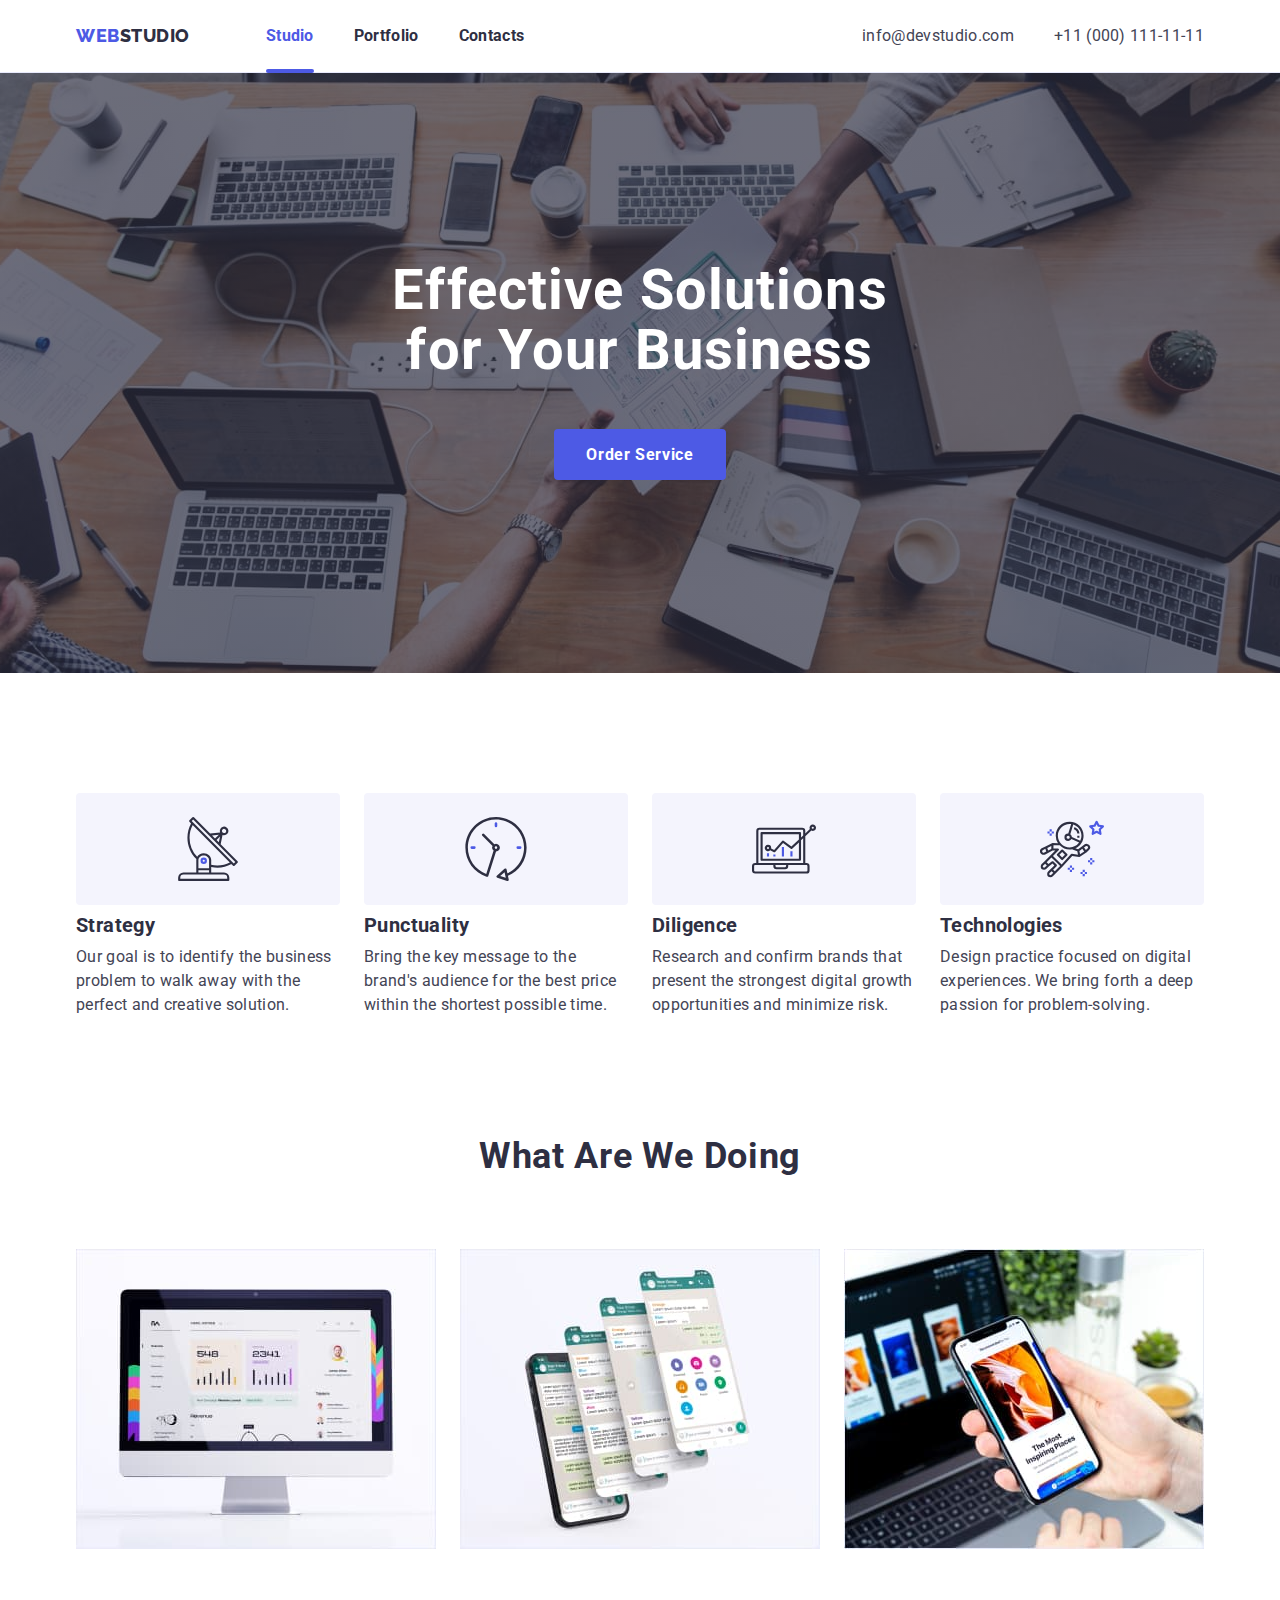
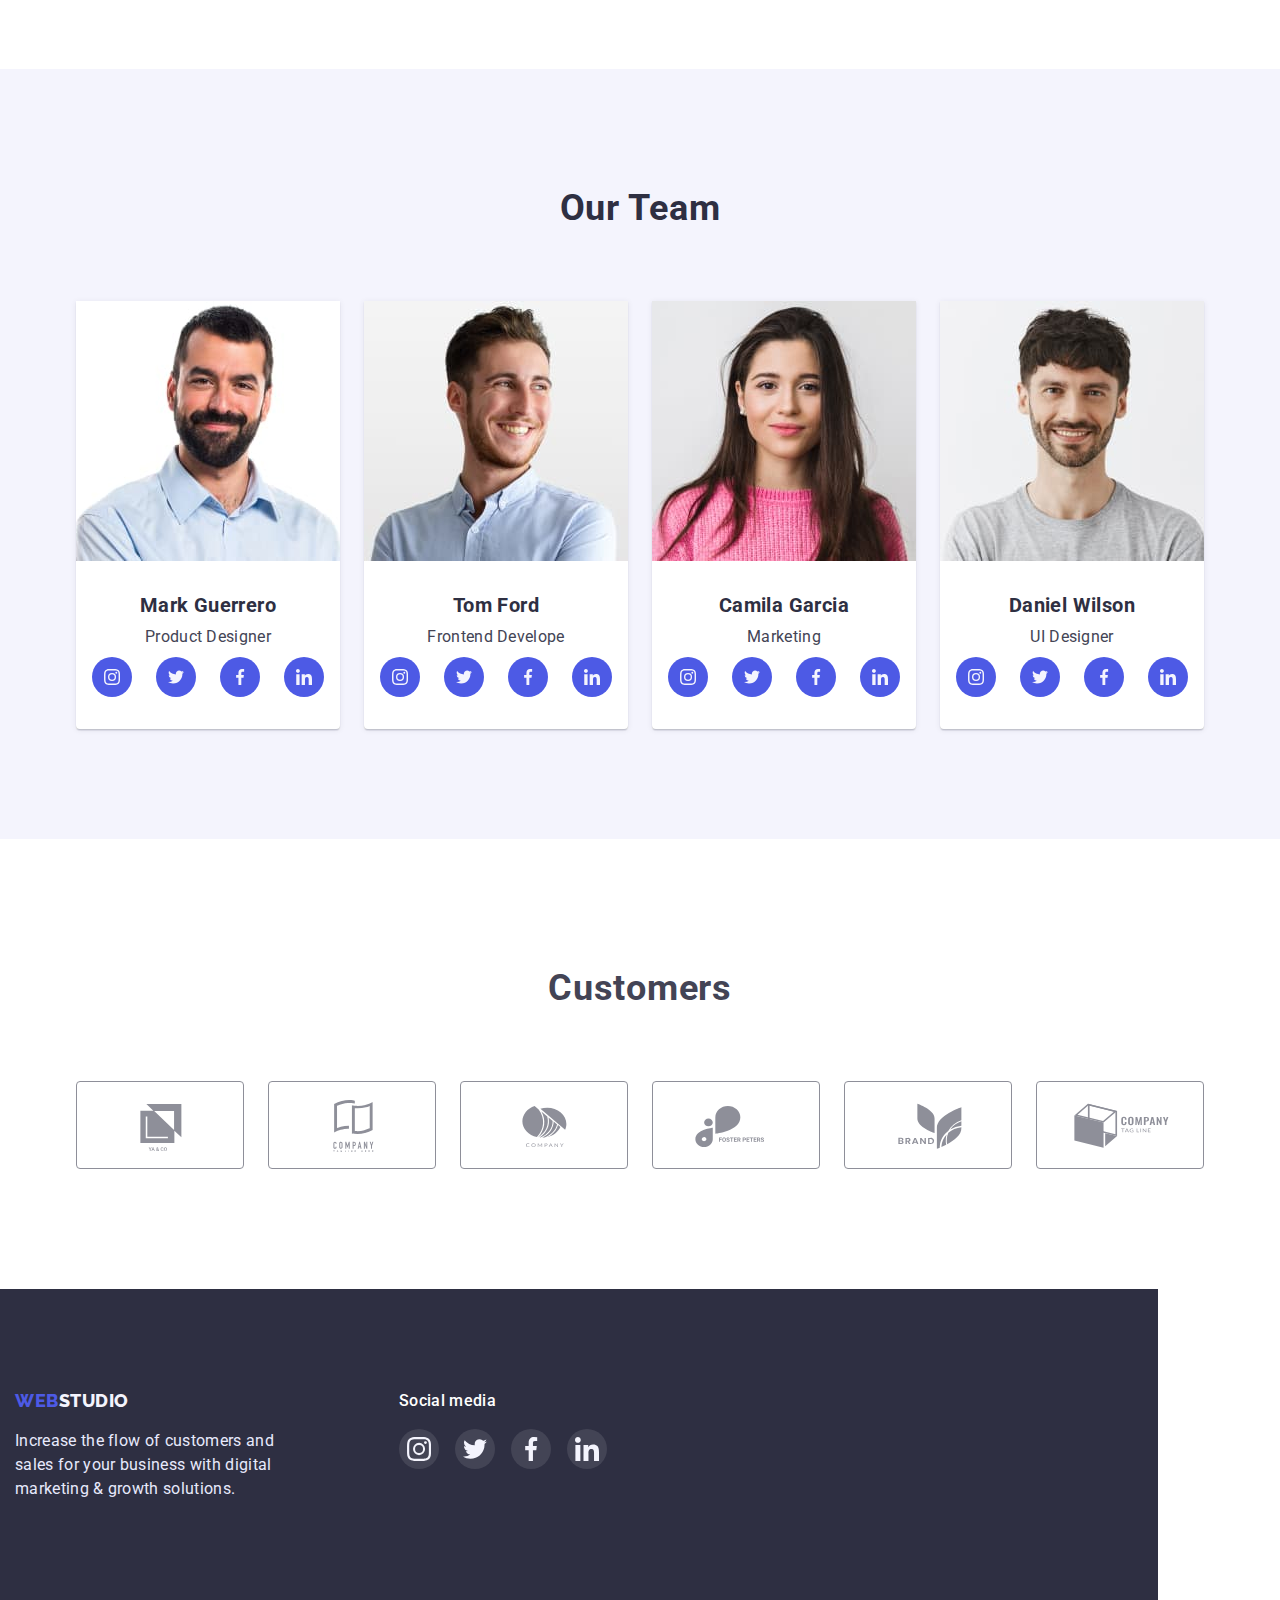
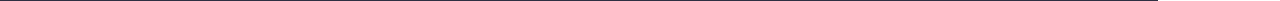
==== index.html @ 47e2fe33 "creat hw-6" ====
<!DOCTYPE html>
<html lang="en">

<head>
  <meta charset="UTF-8" />
  <meta http-equiv="X-UA-Compatible" content="IE=edge" />
  <meta name="viewport" content="width=device-width, initial-scale=1.0" />
  <title>Studio</title>
  <link rel="preconnect" href="https://fonts.googleapis.com">
  <link rel="preconnect" href="https://fonts.gstatic.com" crossorigin>
  <link href="https://fonts.googleapis.com/css2?family=Raleway:wght@800&family=Roboto:wght@400;500;700;900&display=swap"
    rel="stylesheet">
  <link rel="stylesheet" href="https://cdnjs.cloudflare.com/ajax/libs/modern-normalize/1.1.0/modern-normalize.min.css">
  <link rel="stylesheet" href="./css/styles.css">
</head>

<body>
  <!--top line-->
  <header class="page-header">
    <!-- logo+home -->
    <div class="container">
      <a href="./index.html" class="logo link">WEB<span class="logo-header">STUDIO</span></a>

      <!-- navagations -->

      <nav class="navigations">
        <ul class="navigations-list list">
          <li class="navigations-item current"><a class="navigations-item-link link" href="./index.html">Studio</a></li>
          <li class="navigations-item"><a class="navigations-item-link link" href="./portfolio.html">Portfolio</a>
          </li>
          <li class="navigations-item"><a class="navigations-item-link link" href="">Contacts</a></li>
        </ul>
      </nav>
      <!--contats-->
      <ul class="contacts list">
        <li class="contacts-item"><a class="contacts-link link" href="mailto:info@devstudio.com">info@devstudio.com</a>
        </li>
        <li class="contacts-item"><a class="contacts-link link" href="tel:+110001111111">+11 (000)
            111-11-11</a>
        </li>
      </ul>
    </div>
  </header>
  <!--Studio page-->
  <main class="studio">
    <!-- hero-->
    <section class="hero section">

      <div class="container centred">
        <h1 class="hero-title">Effective Solutions for Your Business</h1>
        <button type="button" class="hero-btn btn" data-modal-open>Order Service</button>
      </div>

    </section>

    <!--principles-->
    <section class="principles section">

      <h2 class="visually-hidden">our principles</h2> <!--h2 here hidden-->
      <div class="container">
        <ul class="principles-list list">
          <li class="principles-item">
            <div class="principles-icon-box">
              <svg class="principless-icon" width="64" height="64">
                <use href="./images/icons.svg#icon-strategy"></use>
              </svg>
            </div>
            <h3 class=" principles-item-title title">Strategy</h3>
            <p class="principles-item-text">
              Our goal is to identify the business problem to walk away with the perfect and
              creative solution.
            </p>
          </li>

          <li class="principles-item">
            <div class="principles-icon-box">
              <svg class="principless-icon" width="64" height="64">
                <use href="./images/icons.svg#icon-punctuality"></use>
              </svg>
            </div>
            <h3 class="principles-item-title title">Punctuality</h3>
            <p class="principles-item-text">
              Bring the key message to the brand's audience for the best price within the shortest
              possible time.
            </p>
          </li>

          <li class="principles-item">
            <div class="principles-icon-box">
              <svg class="principless-icon" width="64" height="64">
                <use href="./images/icons.svg#icon-diligence"></use>
              </svg>
            </div>
            <h3 class="principles-item-title title">Diligence</h3>
            <p class="principles-item-text">
              Research and confirm brands that present the strongest digital growth opportunities
              and minimize risk.
            </p>
          </li>

          <li class="principles-item">
            <div class="principles-icon-box">
              <svg class="principless-icon" width="64" height="64">
                <use href="./images/icons.svg#icon-technologies"></use>
              </svg>
            </div>
            <h3 class="principles-item-title title">Technologies</h3>
            <p class="principles-item-text">
              Design practice focused on digital experiences. We bring forth a deep passion for
              problem-solving.
            </p>
          </li>
        </ul>

      </div>
    </section>

    <!--product-->
    <section class="product section centred">

      <div class="container">

        <h2 class="product-title title">What are we doing</h2>
        <ul class="product-list list">
          <li class="product-item">
            <img class="product-img" src="./images/monitor.jpg" alt="white monitor pc" width="360" height="300" />
          </li>

          <li class="product-item">
            <img src="./images/phone.jpg" alt="phone screen layers" width="360" height="300" />
          </li>

          <li class="product-item">
            <img class="product-img" src="./images/phone-in-hand.jpg" alt="phone in hand on pc background" width="360"
              height="300" />
          </li>
        </ul>

      </div>
    </section>

    <!--team-->
    <section class="team section centred">

      <div class="container">

        <h2 class="team-title title">Our Team</h2>

        <ul class="team-list list">
          <li class="team-item">
            <div class="team-card"><img class="team-img" src="./images/mark-guerrero.jpg"
                alt="photo of men mark guerrero" width="264" height="260" />
              <div class="team-card-content">
                <h3 class="team-item-title title">Mark Guerrero</h3>
                <p class="team-item-text">Product Designer</p>
                <ul class="team-soc-list">
                  <li class="team-soc-item"><a href="" class="team-soc-link" target="_blank"
                      rel="norefferer noopener nofollow"><svg class="team-soc-icon" width="16" height="16">
                        <use href="./images/icons.svg#icon-instagram"></use>
                      </svg></a></li>
                  <li class="team-soc-item"><a href="" class="team-soc-link" target="_blank"
                      rel="norefferer noopener nofollow"><svg class="team-soc-icon" width="16" height="16">
                        <use href="./images/icons.svg#icon-twitter"></use>
                      </svg></a></li>
                  <li class="team-soc-item"><a href="" class="team-soc-link" target="_blank"
                      rel="norefferer noopener nofollow"><svg class="team-soc-icon" width="16" height="16">
                        <use href="./images/icons.svg#icon-facebook"></use>
                      </svg></a></li>
                  <li class="team-soc-item"><a href="" class="team-soc-link" target="_blank"
                      rel="norefferer noopener nofollow"><svg class="team-soc-icon" width="16" height="16">
                        <use href="./images/icons.svg#icon-linkedin"></use>
                      </svg></a></li>
                </ul>
              </div>
            </div>
          </li>

          <li class="team-item">
            <div class="team-card"><img class="team-img" src="./images/tom-ford.jpg" alt="photo of men tom ford"
                width="264" height="260" />
              <div class="team-card-content">
                <h3 class="team-item-title title">Tom Ford</h3>
                <p class="team-item-text">Frontend Develope</p>
                <ul class="team-soc-list">
                  <li class="team-soc-item"><a href="" class="team-soc-link" target="_blank"
                      rel="norefferer noopener nofollow"><svg class="team-soc-icon" width="16" height="16">
                        <use href="./images/icons.svg#icon-instagram"></use>
                      </svg></a></li>
                  <li class="team-soc-item"><a href="" class="team-soc-link" target="_blank"
                      rel="norefferer noopener nofollow"><svg class="team-soc-icon" width="16" height="16">
                        <use href="./images/icons.svg#icon-twitter"></use>
                      </svg></a></li>
                  <li class="team-soc-item"><a href="" class="team-soc-link" target="_blank"
                      rel="norefferer noopener nofollow"><svg class="team-soc-icon" width="16" height="16">
                        <use href="./images/icons.svg#icon-facebook"></use>
                      </svg></a></li>
                  <li class="team-soc-item"><a href="" class="team-soc-link" target="_blank"
                      rel="norefferer noopener nofollow"><svg class="team-soc-icon" width="16" height="16">
                        <use href="./images/icons.svg#icon-linkedin"></use>
                      </svg></a></li>
                </ul>
              </div>
            </div>
          </li>

          <li class="team-item">
            <div class="team-card"><img class="team-img" src="./images/camila-garcia.jpg"
                alt="photo of women camila garcia" width="264" height="260" />
              <div class="team-card-content">
                <h3 class="team-item-title title">Camila Garcia</h3>
                <p class="team-item-text">Marketing</p>
                <ul class="team-soc-list">
                  <li class="team-soc-item"><a href="" class="team-soc-link" target="_blank"
                      rel="norefferer noopener nofollow"><svg class="team-soc-icon" width="16" height="16">
                        <use href="./images/icons.svg#icon-instagram"></use>
                      </svg></a></li>
                  <li class="team-soc-item"><a href="" class="team-soc-link" target="_blank"
                      rel="norefferer noopener nofollow"><svg class="team-soc-icon" width="16" height="16">
                        <use href="./images/icons.svg#icon-twitter"></use>
                      </svg></a></li>
                  <li class="team-soc-item"><a href="" class="team-soc-link" target="_blank"
                      rel="norefferer noopener nofollow"><svg class="team-soc-icon" width="16" height="16">
                        <use href="./images/icons.svg#icon-facebook"></use>
                      </svg></a></li>
                  <li class="team-soc-item"><a href="" class="team-soc-link" target="_blank"
                      rel="norefferer noopener nofollow"><svg class="team-soc-icon" width="16" height="16">
                        <use href="./images/icons.svg#icon-linkedin"></use>
                      </svg></a></li>
                </ul>
              </div>
            </div>
          </li>

          <li class="team-item">
            <div class="team-card"><img class="team-img" src="./images/daniel-dilson.jpg"
                alt="photo of men daniel dilson" width="264" height="260" />
              <div class="team-card-content">
                <h3 class="team-item-title title">Daniel Wilson</h3>
                <p class="team-item-text">UI Designer</p>
                <ul class="team-soc-list">
                  <li class="team-soc-item"><a href="" class="team-soc-link" target="_blank"
                      rel="norefferer noopener nofollow"><svg class="team-soc-icon" width="16" height="16">
                        <use href="./images/icons.svg#icon-instagram"></use>
                      </svg></a></li>
                  <li class="team-soc-item"><a href="" class="team-soc-link" target="_blank"
                      rel="norefferer noopener nofollow"><svg class="team-soc-icon" width="16" height="16">
                        <use href="./images/icons.svg#icon-twitter"></use>
                      </svg></a></li>
                  <li class="team-soc-item"><a href="" class="team-soc-link" target="_blank"
                      rel="norefferer noopener nofollow"><svg class="team-soc-icon" width="16" height="16">
                        <use href="./images/icons.svg#icon-facebook"></use>
                      </svg></a></li>
                  <li class="team-soc-item"><a href="" class="team-soc-link" target="_blank"
                      rel="norefferer noopener nofollow"><svg class="team-soc-icon" width="16" height="16">
                        <use href="./images/icons.svg#icon-linkedin"></use>
                      </svg></a></li>
                </ul>
              </div>
            </div>
          </li>
        </ul>

      </div>

    </section>

    <section class="customers section centred">
      <div class="container">
        <h2 class="customers-title" title>Customers</h2>
        <ul class="customers-list">
          <li class="customers-item"><a href="" class="customers-link"><svg class="customers-icon" width="104"
                height="56">
                <use href="./images/icons.svg#icon-first-company"></use>
              </svg></a></li>
          <li class="customers-item"><a href="" class="customers-link"><svg class="customers-icon" width="104"
                height="56">
                <use href="./images/icons.svg#icon-second-company"></use>
              </svg></a></li>
          <li class="customers-item"><a href="" class="customers-link"><svg class="customers-icon" width="104"
                height="56">
                <use href="./images/icons.svg#icon-third-company"></use>
              </svg></a></li>
          <li class="customers-item"><a href="" class="customers-link"><svg class="customers-icon" width="104"
                height="56">
                <use href="./images/icons.svg#icon-fourth-company"></use>
              </svg></a></li>
          <li class="customers-item"><a href="" class="customers-link"><svg class="customers-icon" width="104"
                height="56">
                <use href="./images/icons.svg#icon-fifth-company"></use>
              </svg></a></li>
          <li class="customers-item"><a href="" class="customers-link"><svg class="customers-icon" width="104"
                height="56">
                <use href="./images/icons.svg#icon-sixth-company"></use>
              </svg></a></li>
        </ul>
      </div>
    </section>
  </main>
  <!--footer-->
  <footer class="page-footer">
    <!-- logo+home -->
    <div class="container">
      <div><a href="./index.html" class="logo link">WEB<span class="page-footer-logo">STUDIO</span></a>
        <p class="page-footer-text">
          Increase the flow of customers and sales for your business with digital marketing & growth
          solutions.
        </p>
      </div>
      <div class="soc-footer">
        <p class="footer-soc-pretitle">Social media</p>
        <ul class="soc-footer-list">
          <li class="soc-footer-item">
            <a href="" class="soc-footer-link" target="_blank" rel="norefferer noopener nofollow">
              <svg class="soc-footer-icon" width="24" height="24">
                <use href="./images/icons.svg#icon-instagram"></use>
              </svg>
            </a>
          </li>
          <li class="soc-footer-item">
            <a href="" class="soc-footer-link" target="_blank" rel="norefferer noopener nofollow">
              <svg class="soc-footer-icon" width="24" height="24">
                <use href="./images/icons.svg#icon-twitter"></use>
              </svg>
            </a>
          </li>
          <li class="soc-footer-item">
            <a href="" class="soc-footer-link" target="_blank" rel="norefferer noopener nofollow">
              <svg class="soc-footer-icon" width="24" height="24">
                <use href="./images/icons.svg#icon-facebook"></use>
              </svg>
            </a>
          </li>
          <li class="soc-footer-item">
            <a href="" class="soc-footer-link" target="_blank" rel="norefferer noopener nofollow">
              <svg class="soc-footer-icon" width="24" height="24">
                <use href="./images/icons.svg#icon-linkedin"></use>
              </svg>
            </a>
          </li>
        </ul>
      </div>
    </div>
  </footer>
  <div class="backdrop is-hidden" data-modal>
    <div class="modal is-hidden">
      <button type="button" class="modal-close-btn" data-modal-close>
        <svg class="modal-close-icon" width="8" height="8">
          <use href="./images/icons.svg#icon-close-black-modal"></use>
        </svg></button>
    </div>
  </div>
  <script src="./js/modal.js"></script>
</body>

</html>
---- css/styles.css ----
:root {
  --main-color-text: #434455;
  --title-color-text: #2e2f42;
  --main-logo-color: #4d5ae5;
  --logo-header-color: #2e2f42;
  --logo-footer-color: #f4f4fd;
  --navigations-color-text: #2e2f42;
  --hero-title-color: #ffffff;
  --footer-text-color: #e7e9fc;

  --overlay-color: rgba(77, 90, 229, 1);
  --overlay-text-color: #f4f4fd;

  --hero-btn-color-text: #ffffff;
  --border-color-btn: #e7e9fc;

  --white: #ffffff;

  --btn-hover-color: #ffffff;
  --btn-bgc-hover-color: #404bbf;

  --accent-color: #4d5ae5;

  --main-bgc: #ffffff;
  --secondary-bgc: #2e2f42;
  --third-bgc: #f4f4fd;
  --header-bgc: #ffffff;
  --footer-bgc: #2e2f42;
  --filter-btn-bgc: #f4f4fd;
  --team-cards-bgc: #ffffff;

  --backdrop-bgc: rgba(46, 47, 66, 0.4);
  --modal-bgc: #fcfcfc;

  --border: 1px solid #e7e9fc;
}

/* -----------GENERAL---------------- */
body {
  font-family: 'Roboto', sans-serif;
  color: var(--main-color-text);
  background-color: var(--main-bgc);
  font-size: 16px;
  letter-spacing: 0.02em;
}

h1,
h2,
h3,
h4,
h5,
h6,
p {
  margin: 0;
}

ul,
ol {
  list-style: none;
  padding-left: 0;
  margin: 0;
}

a {
  text-decoration: none;
  color: inherit;
}

img {
  display: block;
  max-width: 100%;
  height: auto;
}

.section {
  padding-top: 120px;
  padding-bottom: 120px;
}

.container {
  width: 1158px;
  padding: 0 15px;
  margin: 0 auto;
}

.centred {
  text-align: center;
}

.visually-hidden {
  position: absolute;
  width: 1px;
  height: 1px;
  margin: -1px;
  border: 0;
  padding: 0;
  white-space: nowrap;
  clip-path: inset(100%);
  clip: rect(0 0 0 0);
  overflow: hidden;
}

.title {
  color: var(--title-color-text);
}

.logo {
  display: block;
  align-items: center;

  color: var(--main-logo-color);
  font-family: 'Raleway', sans-serif;
  font-weight: 800;
  font-size: 18px;
  line-height: 1.33;
  letter-spacing: 0.03em;
}
/* -----------HEADER----------- */

.page-header {
  background-color: var(--header-bgc);
  border-bottom: 1px solid #e7e9fc;
}

.page-header .container {
  display: flex;

  align-items: center;
}

.logo.link {
  display: flex;
  align-self: center;
}

.logo-header {
  display: block;
  color: var(--logo-header-color);
  align-self: center;

  font-family: 'Raleway', sans-serif;
  font-weight: 800;
  font-size: 18px;
  line-height: 1.33;

  letter-spacing: 0.03em;
}
.navigations {
}
.navigations-list {
  margin-left: 76px;
  display: flex;
}
.navigations-item {
  position: relative;
}

.navigations-item + .navigations-item {
  margin-left: 40px;
}
.navigations-item-link {
  padding-top: 24px;
  padding-bottom: 24px;

  display: block;

  color: var(--navigations-color-text);

  font-size: 16px;
  font-weight: 700;
  line-height: 1.5;
  letter-spacing: 0.02em;

  transition-duration: 250ms;
  transition-timing-function: cubic-bezier(0.4, 0, 0.2, 1);
  transition-delay: 0s;
  transition-property: color;
}
.navigations-item-link:hover,
.navigations-item-link:focus {
  color: var(--accent-color);
}

.current .navigations-item-link {
  color: var(--accent-color);
}

.current .navigations-item-link::after {
  content: '';
  display: block;

  position: absolute;
  bottom: 0;
  left: 0;

  width: 100%;
  height: 4px;

  background: var(--accent-color);
  border-radius: 2px;

  transform: translatey(25%);
}

.contacts {
  margin-left: auto;
  margin-right: 0;
  display: flex;
}

.contacts-item + .contacts-item {
  margin-left: 40px;
}
.contacts-link {
  padding-top: 24px;
  padding-bottom: 24px;

  display: block;
  font-size: 16px;
  font-weight: 400;
  line-height: 1.5;
  letter-spacing: 0.02em;
  color: var(--main-color-text);

  transition-duration: 250ms;
  transition-timing-function: cubic-bezier(0.4, 0, 0.2, 1);
  transition-delay: 0s;
  transition-property: color;
}
.contacts-link:hover,
.contacts-link:focus {
  color: var(--accent-color);
}

/* -----------FOOTER----------- */
.page-footer {
  padding-top: 100px;
  padding-bottom: 100px;

  justify-self: flex-start;
  background: var(--footer-bgc);
}

.page-footer-logo {
  display: block;

  color: var(--logo-footer-color);
  font-family: 'Raleway', sans-serif;
  font-weight: 800;
  font-size: 18px;
  line-height: calc(21 / 18);
  letter-spacing: 0.03em;
}
.page-footer .logo {
  margin-bottom: 16px;
}
.page-footer-text {
  display: inline-block;

  max-width: 264px;

  font-size: 16px;
  line-height: 1.5;
  letter-spacing: 0.02em;
  color: var(--footer-text-color);
}
.footer-soc-pretitle {
  margin-bottom: 16px;

  color: var(--white);

  font-weight: 500;
  line-height: 1.5;
  letter-spacing: 0.02em;
}
.soc-footer-list {
  display: flex;
  gap: 16px;
}
.soc-footer-link {
  display: flex;
  height: 40px;
  width: 40px;

  align-items: center;
  justify-content: center;

  border-radius: 50%;

  background-color: rgba(255, 255, 255, 0.1);

  transition-duration: 250ms;
  transition-timing-function: cubic-bezier(0.4, 0, 0.2, 1);
  transition-delay: 0s;
  transition-property: background-color;
}

.soc-footer-link:hover,
.soc-footer-link:focus {
  background-color: #31d0aa;
}

.soc-footer-icon {
}

.page-footer .container {
  display: flex;
  gap: 120px;
}

/* -------***STUDIO***--------- */

/* -----------HERO----------- */

.hero {
  max-width: 1440px;
  height: 600px;
  margin: 0 auto;
  padding-top: 188px;
  padding-bottom: 188px;

  background-color: var(--secondary-bgc);
  background-image: linear-gradient(rgba(46, 47, 66, 0.7), rgba(46, 47, 66, 0.7)),
    url(../images/hero-bg.jpg);
  background-repeat: no-repeat;
  background-position: center;
  background-size: cover;
}

.hero-title {
  width: 496px;

  margin: 0 auto;
  margin-bottom: 48px;

  color: var(--hero-title-color);

  font-size: 56px;
  line-height: 1.07;
  letter-spacing: 0.02em;
}

.hero-btn {
  display: inline-block;
  padding: 16px 32px;

  border-radius: 4px;
  border: none;

  color: var(--hero-btn-color-text);
  background-color: var(--accent-color);

  font-family: inherit;
  font-weight: 700;
  font-size: 16px;
  line-height: calc(19 / 16);
  letter-spacing: 0.04em;

  cursor: pointer;

  transition-duration: 250ms;
  transition-timing-function: cubic-bezier(0.4, 0, 0.2, 1);
  transition-delay: 0s;
  transition-property: color, background-color, box-shadow, border-radius;
}

.hero-btn:hover,
.hero-btn:focus {
  color: var(--btn-hover-color);
  background-color: var(--btn-bgc-hover-color);
  box-shadow: 0px 4px 4px rgba(0, 0, 0, 0.15);
  border-radius: 4px;
}

/* -----------PRINCIPLES----------- */
.principles {
}

.principles-list {
  display: flex;
  flex-wrap: wrap;
  margin-left: -24px;
}
.principles-item {
  flex-basis: calc(100% / 4 - 24px);
  margin-left: 24px;
}

.principles-icon-box {
  margin-bottom: 8px;
  display: flex;

  height: 112px;

  background-color: #f4f4fd;
  border-radius: 4px;
  align-items: center;
  justify-content: center;
}
.principles-icon {
}

.principles-item-title {
  margin-bottom: 8px;

  font-size: 20px;
  line-height: 1.2;
  letter-spacing: 0.02em;
}
.principles-item-text {
  line-height: 1.5;
}

.princeples-icon {
  width: 264px;
  height: 112px;
  padding: 24px 100px;
  margin-bottom: 8px;

  border-radius: 4px;
  display: flex;
  align-items: center;
  justify-items: center;

  background-color: #f4f4fd;
}

/* -----------PRODUCT----------- */
.product {
  padding-top: 0;
  text-align: center;
}

.product-title {
  margin-top: 0;
  margin-bottom: 72px;

  font-size: 36px;
  line-height: 1.11;
  letter-spacing: 0.02em;
  text-transform: capitalize;
}

.product-list {
  display: flex;
  flex-wrap: wrap;
  margin-left: -24px;
  margin-top: -24px;
}

.product-item {
  flex-basis: calc(100% / 3 -24px);
  margin-left: 24px;
  margin-top: 24px;
}

.product-img {
  border-box: var(--border);
}

/* -----------TEAM----------- */
.team {
  padding-bottom: 110px;
  background-color: var(--third-bgc);
}
.team-title {
  margin-bottom: 72px;

  font-size: 36px;
  line-height: 1.11;
  letter-spacing: 0.02em;
  text-transform: capitalize;
}

.team-list {
  margin: 0;
  padding: 0;

  display: flex;
  flex-wrap: wrap;
  margin-left: -24px;
  margin-top: -24px;
}

.team-item {
  flex-basis: calc(100% / 4 - 24px);
  margin-left: 24px;
  margin-top: 24px;

  background-color: var(--team-cards-bgc);
}

.team-item-title {
  margin-bottom: 8px;

  font-size: 20px;
  line-height: 1.2;
  letter-spacing: 0.02em;
}
.team-item-text {
  line-height: 1.5;
  margin-bottom: 8px;
}

.team-card {
  box-shadow: 0px 1px 6px rgba(46, 47, 66, 0.08), 0px 1px 1px rgba(46, 47, 66, 0.16),
    0px 2px 1px rgba(46, 47, 66, 0.08);
  border-radius: 0px 0px 4px 4px;
}

.team-card-content {
  padding: 32px 0;
}

.team-soc-list {
  display: flex;
  justify-content: center;
  gap: 24px;
}

.team-soc-item {
}

.team-soc-link {
  width: 40px;
  height: 40px;
  display: flex;

  align-items: center;
  justify-content: center;

  border-radius: 50%;

  background-color: var(--accent-color);

  transition-duration: 250ms;
  transition-timing-function: cubic-bezier(0.4, 0, 0.2, 1);
  transition-delay: 0s;
  transition-property: background-color;
}

.team-soc-link:hover,
.team-soc-link:focus {
  background-color: #404bbf;
}

.team-soc-icon {
}

/* ----------CUSTOMERS----------*/
.customers {
  padding-top: 130px;
}

.customers-title {
  margin-bottom: 72px;

  font-size: 36px;
  line-height: 1.11;
  letter-spacing: 0.02em;
}

.customers-list {
  display: flex;
  flex-wrap: wrap;
  margin-left: -24px;
}

.customers-item {
  flex-basis: calc(100% / 6 - 24px);
  margin-left: 24px;

  /* display: block; */
}

.customers-link {
  display: flex;
  width: 100%;
  height: 88px;

  border: 1px solid currentColor;
  border-radius: 4px;

  align-items: center;
  justify-content: center;

  color: #8e8f99;

  transition-duration: 250ms;
  transition-timing-function: cubic-bezier(0.4, 0, 0.2, 1);
  transition-delay: 0s;
  transition-property: color, border-color;
}

.customers-link:hover,
.customers-link:focus {
  color: #404bbf;
  border-color: #404bbf;
}

.customers-icon {
  fill: currentColor;
}

/* ------***PORTFOLIO***------ */
.porfolio {
  padding-top: 96px;
}

/* -----------FILTER BTN----------- */
.filter-list {
  display: flex;
  margin-bottom: 72px;

  justify-content: center;
}

.filter-item {
  display: block;
}

.filter-item + .filter-item {
  margin-left: 24px;
}

.filter-item-btn {
  border-radius: 4px;
  padding: 12px 24px;
  display: block;
  text-align: center;
  border: var(--border);
  border-color: var(--border-color-btn);

  color: var(--accent-color);
  background-color: var(--filter-btn-bgc);

  font-family: inherit;
  font-style: normal;
  font-weight: 500;
  font-size: 16px;
  line-height: 1.5;

  letter-spacing: 0.04em;
  cursor: pointer;

  transition-duration: 250ms;
  transition-timing-function: cubic-bezier(0.4, 0, 0.2, 1);
  transition-delay: 0s;
  transition-property: color, background-color, box-shadow, border;
}

.filter-item-btn:hover,
.filter-item-btn:focus {
  color: var(--btn-hover-color);
  background-color: var(--btn-bgc-hover-color);
  box-shadow: 0px 3px 1px rgba(0, 0, 0, 0.1), 0px 2px 1px rgba(0, 0, 0, 0.08),
    0px 2px 2px rgba(0, 0, 0, 0.12);
  border: 1px solid var(--accent-color);
}

/* -----------GALLERY----------- */
.gallery-list {
  padding: 0;
  margin: 0;
  list-style: none;

  display: flex;
  flex-wrap: wrap;
  margin-left: -24px;
  margin-top: -48px;
}

.gallery-item {
  flex-basis: calc(100% / 3 - 24px);
  margin-left: 24px;
  margin-top: 48px;
  box-shadow: 0px 1px 6px rgba(46, 47, 66, 0.08);
}
.gallery-card-content {
  padding-left: 16px;
  padding-top: 32px;
  padding-bottom: 32px;

  border: 0.5px solid #f4f4fd;
  border-top: none;
}
.gallery-link {
  display: block;

  transition-duration: 250ms;
  transition-timing-function: cubic-bezier(0.4, 0, 0.2, 1);
  transition-delay: 0s;
  transition-property: abox-shadow, transform;
}

.gallery-link:hover,
.gallery-link:focus {
  box-shadow: 0px 1px 6px rgba(46, 47, 66, 0.08), 0px 1px 1px rgba(46, 47, 66, 0.16),
    0px 2px 1px rgba(46, 47, 66, 0.08);
}

.gallery-item-title {
  margin-bottom: 8px;
  font-size: 20px;
  line-height: 1.2;
  letter-spacing: 0.02em;
}
.gallery-item-text {
  line-height: 1.5;
}

.gallery-img {
}

.gallery-thumb {
  position: relative;
  overflow: hidden;
}
.gallery-link:hover .overlay,
.gallery-link:focus .overlay {
  transform: translateY(0);
}

.overlay {
  display: block;
  position: absolute;
  bottom: 0;
  left: 0;
  width: 100%;
  height: 100%;

  background-color: var(--overlay-color);

  transform: translatey(100%);
  transition: 250ms cubic-bezier(0.4, 0, 0.2, 1);
}

.overlay-content {
  padding: 40px 32px 164px 32px;

  color: var(--overlay-text-color);
  font-weight: 400;
  font-size: 16px;
  line-height: 1.5;
  letter-spacing: 0.02em;
}

/*---------BACKDROP-MODAL-----------*/

.backdrop {
  position: fixed;
  top: 0;
  left: 0;
  width: 100%;
  height: 100%;

  background-color: var(--backdrop-bgc);

  transition-duration: 250ms;
  transition-timing-function: cubic-bezier(0.4, 0, 0.2, 1);
  transition-delay: 0s;
  transition-property: opacity, visibility;
}

.backdrop.is-hidden {
  opacity: 0;
  visibility: hidden;
  pointer-events: none;
}

.backdrop.is-hidden .modal {
  transform: translate(-50%, -50%) scaley(0);
}

.modal {
  position: absolute;
  top: 50%;
  left: 50%;

  min-height: 576px;
  width: 408px;

  background-color: var(--modal-bgc);
  box-shadow: 0px 1px 1px rgba(0, 0, 0, 0.14), 0px 1px 3px rgba(0, 0, 0, 0.12),
    0px 2px 1px rgba(0, 0, 0, 0.2);
  border-radius: 4px;

  transform: translate(-50%, -50%) scaley(1);
  transition-duration: 250ms;
  transition-timing-function: cubic-bezier(0.4, 0, 0.2, 1);
  transition-delay: 0s;
  transition-property: transform;
}

.modal-close-btn {
  position: absolute;
  top: 32px;
  right: 32px;

  height: 24px;
  width: 24px;

  background-color: #e7e9fc;

  border: 1px solid rgba(0, 0, 0, 0.1);
  border-radius: 50%;

  cursor: pointer;
  fill: rgba(0, 0, 0, 1);

  transition: 250ms cubic-bezier(0.4, 0, 0.2, 1);
}

.modal-close-btn:hover,
.modal-close-btn:focus {
  background-color: var(--accent-color);
  color: #ffffff;
}

.modal-close-icon {
  fill: currentColor;
}
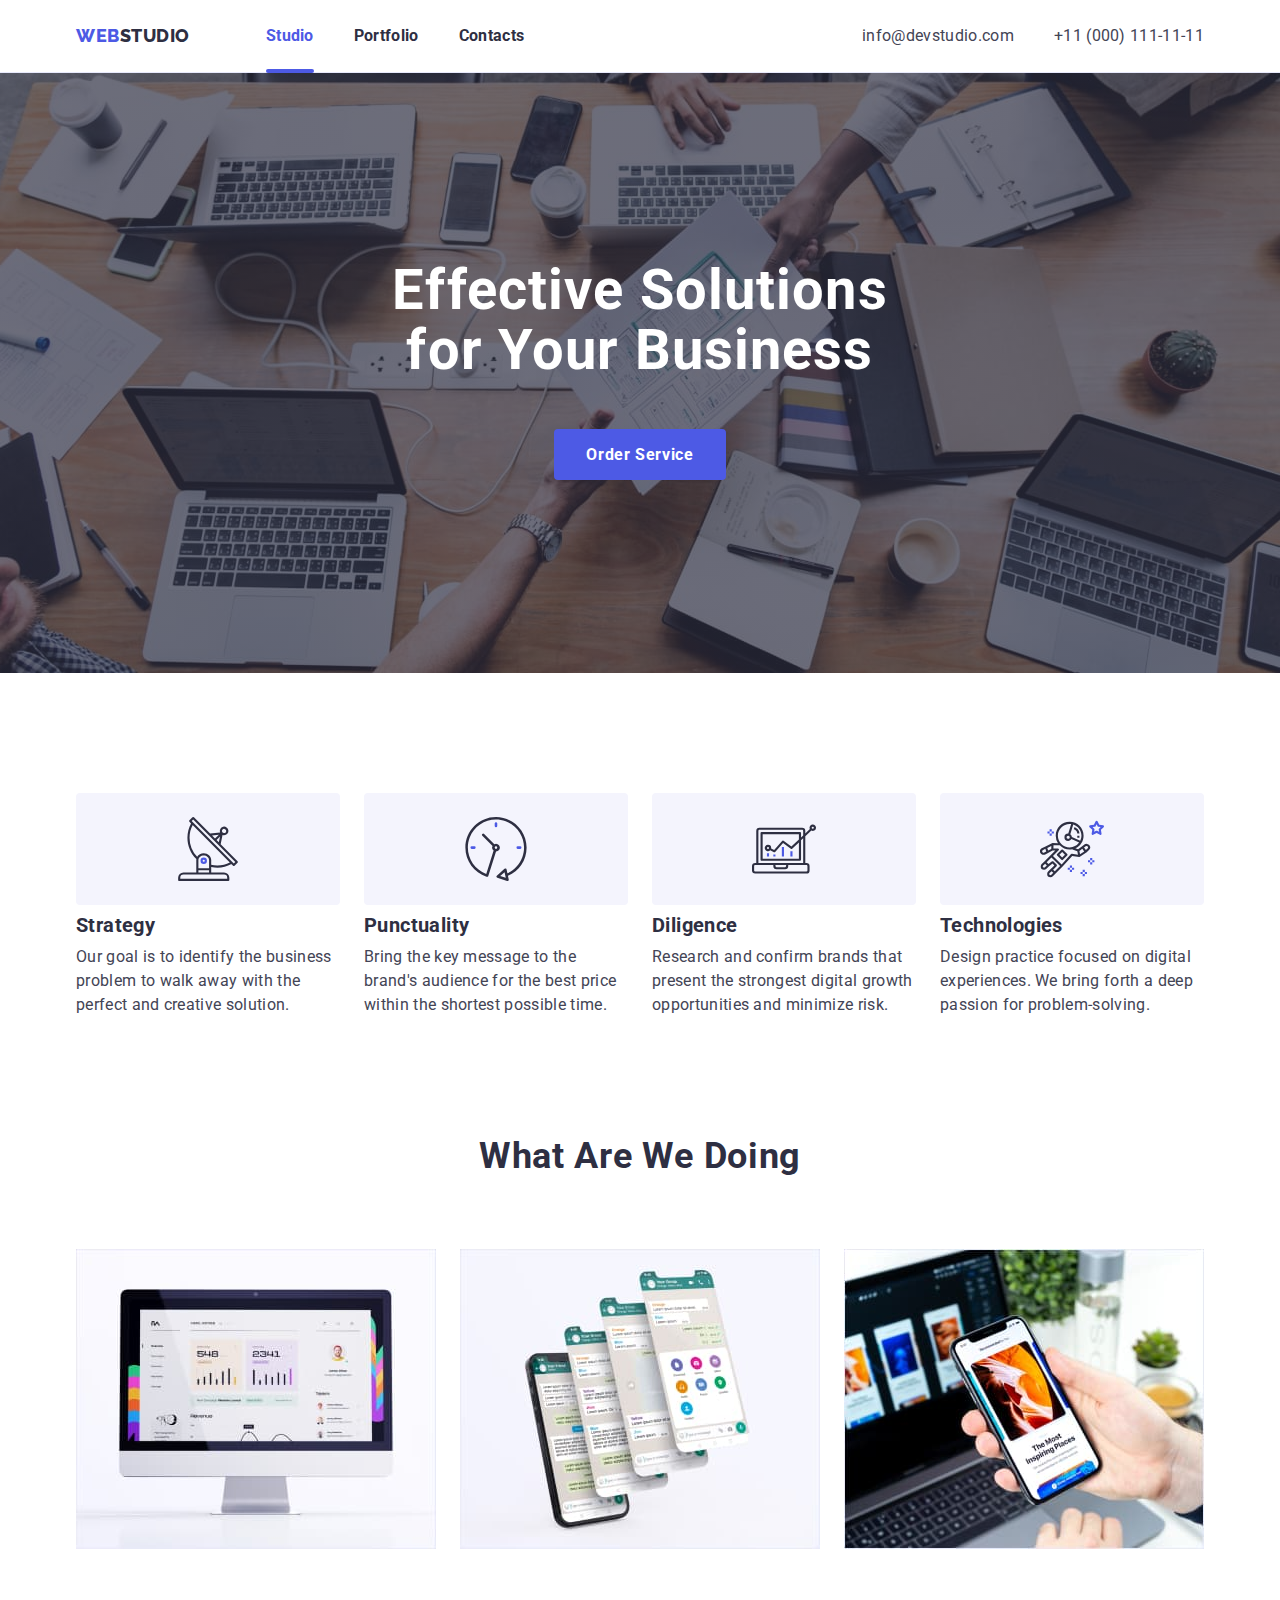
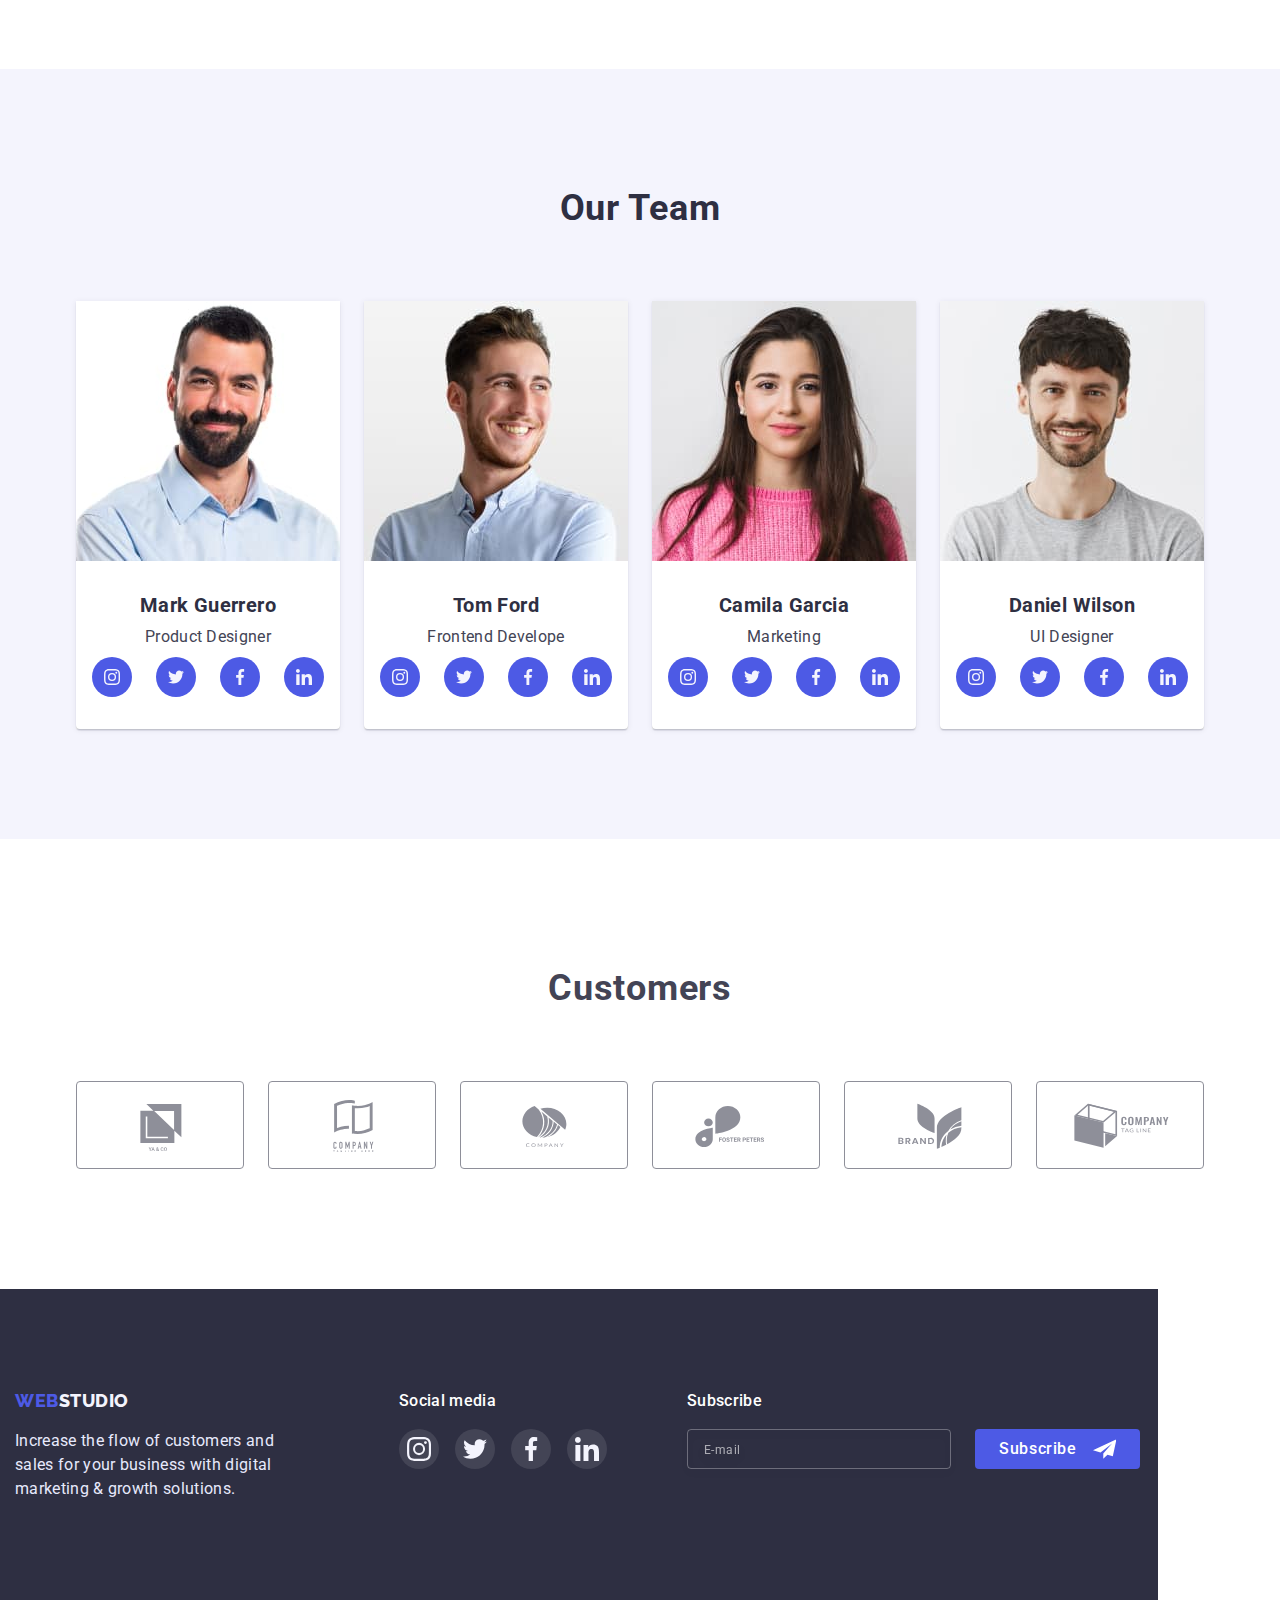
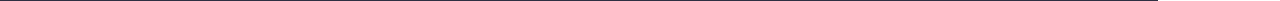
==== commit cf13e2ac: "final correct" ====
--- a/index.html
+++ b/index.html
@@ -306,6 +306,7 @@
           solutions.
         </p>
       </div>
+
       <div class="soc-footer">
         <p class="footer-soc-pretitle">Social media</p>
         <ul class="soc-footer-list">
@@ -339,6 +340,18 @@
           </li>
         </ul>
       </div>
+
+      <div class="footer-field-subscribe">
+        <p class="footer-form-title">Subscribe</p>
+        <form class="footer-form">
+          <label><input class="input-footer" type="email" name="email" placeholder="E-mail" required></label>
+          <button class="footer-form-btn" type="submit">Subscribe <svg class="footer-icon-btn" width="24" heigth="24">
+              <use href="./images/icons.svg#icon-footer-send"></use>
+            </svg></button>
+        </form>
+      </div>
+
+
     </div>
   </footer>
   <div class="backdrop is-hidden" data-modal>
@@ -347,9 +360,64 @@
         <svg class="modal-close-icon" width="8" height="8">
           <use href="./images/icons.svg#icon-close-black-modal"></use>
         </svg></button>
+      <p class="modal-title">Leave your contacts and we will call you back</p>
+      <form>
+        <label>
+          <span class="input-text">Name</span>
+          <span class="input-wrap">
+            <input class="modal-input" type="text" name="user-name" required>
+            <svg class="input-icon" width="18" height="18">
+              <use href="./images/icons.svg#icon-modal-name"></use>
+            </svg>
+          </span>
+        </label>
+
+        <label>
+          <span class="input-text">Phone</span>
+          <span class="input-wrap">
+            <input class="modal-input" type="tel" name="user-tel" required>
+            <svg class="input-icon" width="18" height="24">
+              <use href="./images/icons.svg#icon-modal-tel"></use>
+            </svg>
+          </span>
+        </label>
+
+        <label>
+          <span class="input-text">Email</span>
+          <span class="input-wrap">
+            <input class="modal-input" type="email" name="user-email" required>
+            <svg class="input-icon" width="18" height="24">
+              <use href="./images/icons.svg#icon-modal-email"></use>
+            </svg>
+          </span>
+        </label>
+
+        <label>
+          <span class="input-text">Comment</span>
+          <textarea class="modal-coment" name="user-text" placeholder="Text input"></textarea>
+        </label>
+
+        <div class="modal-field">
+          <input class="input-check visually-hidden" type="checkbox" name="privacy" id="privacy" value="true">
+          <label for="privacy" class="check-text">
+            <span>
+              <svg class="check-icon" width="10" heigth="8">
+                <use href="./images/icons.svg#icon-check"></use>
+              </svg>
+            </span>
+            I accept the terms and conditions of the &nbsp;<a href="" target="_blank"
+              rel="nofollow noreferrer noopener">Privacy Policy</a>
+          </label>
+
+
+        </div>
+
+
+
+        <button type="submit" class="modal-btn">Send</button>
+      </form>
     </div>
-  </div>
-  <script src="./js/modal.js"></script>
+    <script src="./js/modal.js"></script>
 </body>
 
 </html>--- a/css/styles.css
+++ b/css/styles.css
@@ -61,7 +61,7 @@
   margin: 0;
 }
 
-a {
+.link {
   text-decoration: none;
   color: inherit;
 }
@@ -237,6 +237,8 @@
   padding-top: 100px;
   padding-bottom: 100px;
 
+  align-items: center;
+
   justify-self: flex-start;
   background: var(--footer-bgc);
 }
@@ -264,6 +266,11 @@
   letter-spacing: 0.02em;
   color: var(--footer-text-color);
 }
+
+.soc-footer {
+  margin-left: 120px;
+}
+
 .footer-soc-pretitle {
   margin-bottom: 16px;
 
@@ -305,7 +312,88 @@
 
 .page-footer .container {
   display: flex;
-  gap: 120px;
+}
+
+.footer-field-subscribe {
+  margin-left: 80px;
+}
+
+.footer-form {
+  display: flex;
+  justify-content: center;
+  align-items: center;
+  gap: 24px;
+}
+
+.footer-form-title {
+  margin-bottom: 16px;
+  color: #ffffff;
+
+  font-weight: 500;
+  font-size: 16px;
+  line-height: 1.5;
+  letter-spacing: 0.02em;
+}
+.input-footer {
+  width: 264px;
+  height: 40px;
+  align-items: center;
+
+  padding: 8px 16px;
+  background-color: transparent;
+
+  border: 1px solid rgba(255, 255, 255, 0.3);
+  border-radius: 4px;
+  filter: drop-shadow(0px 4px 4px rgba(0, 0, 0, 0.15));
+  outline: none;
+}
+
+.input-footer::placeholder {
+  font-weight: 400;
+  font-size: 12px;
+  line-height: 2;
+
+  letter-spacing: 0.04em;
+
+  color: rgba(255, 255, 255, 0.6);
+}
+
+.footer-form-btn {
+  display: flex;
+  align-items: center;
+  position: relative;
+  width: 165px;
+  height: 40px;
+
+  padding: 8px 24px;
+
+  color: #ffffff;
+  background-color: var(--accent-color);
+
+  cursor: pointer;
+
+  font-weight: 500;
+  font-size: 16px;
+  line-height: 1.5;
+  letter-spacing: 0.04em;
+
+  border-radius: 4px;
+  border: none;
+  outline: none;
+  transition: background-color 250ms cubic-bezier(0.4, 0, 0.2, 1);
+}
+
+.footer-form-btn:focus,
+.footer-form-btn:hover {
+  color: var(--btn-hover-color);
+  background-color: var(--btn-bgc-hover-color);
+  box-shadow: 0px 4px 4px rgba(0, 0, 0, 0.15);
+  border-radius: 4px;
+}
+
+.footer-icon-btn {
+  margin-left: 16px;
+  fill: var(--white);
 }
 
 /* -------***STUDIO***--------- */
@@ -776,6 +864,7 @@
   position: absolute;
   top: 50%;
   left: 50%;
+  padding: 24px;
 
   min-height: 576px;
   width: 408px;
@@ -793,9 +882,10 @@
 }
 
 .modal-close-btn {
-  position: absolute;
-  top: 32px;
-  right: 32px;
+  /* position: absolute;
+  right: 24px; */
+  display: block;
+  margin-left: auto;
 
   height: 24px;
   width: 24px;
@@ -820,3 +910,188 @@
 .modal-close-icon {
   fill: currentColor;
 }
+
+.modal-field {
+}
+
+.modal-title {
+  margin-top: 24px;
+  margin-bottom: 14px;
+
+  font-family: inherit;
+  font-weight: 500;
+  font-size: 16px;
+  line-height: 1.5;
+  text-align: center;
+  letter-spacing: 0.02em;
+  color: #2e2f42;
+}
+
+.input-text {
+  display: inline-block;
+  margin-bottom: 4px;
+  color: #8e8f99;
+
+  font-weight: 400;
+  font-size: 12px;
+  line-height: 1.33;
+  letter-spacing: 0.04em;
+}
+
+.modal-input {
+  padding-left: 38px;
+
+  width: 100%;
+  height: 40px;
+
+  background-color: transparent;
+  border: 1px solid rgba(33, 33, 33, 0.2);
+  border-radius: 4px;
+
+  outline: none;
+  transition-duration: 250ms;
+  transition-timing-function: cubic-bezier(0.4, 0, 0.2, 1);
+  transition-delay: 0s;
+  transition-property: border-color;
+}
+
+.modal-input:focus {
+  border-color: var(--accent-color);
+}
+.modal-input:focus + .input-icon {
+  fill: var(--accent-color);
+}
+
+.input-wrap {
+  position: relative;
+  display: block;
+  margin-bottom: 8px;
+}
+
+.input-icon {
+  position: absolute;
+  left: 16px;
+  top: 50%;
+  transform: translateY(-50%);
+
+  fill: #2e2f42;
+  transition-duration: 250ms;
+  transition-timing-function: cubic-bezier(0.4, 0, 0.2, 1);
+  transition-delay: 0s;
+  transition-property: fill;
+}
+
+.modal-coment {
+  padding: 8px 16px;
+
+  margin-bottom: 16px;
+
+  width: 100%;
+  height: 120px;
+
+  background-color: transparent;
+
+  border: 1px solid rgba(33, 33, 33, 0.2);
+  border-radius: 4px;
+
+  outline: none;
+  resize: none;
+}
+
+.modal-coment::placeholder {
+  color: rgba(117, 117, 117, 0.5);
+
+  font-weight: 400;
+  font-size: 12px;
+  line-height: 1.33;
+  letter-spacing: 0.04em;
+}
+
+.modal-field {
+  margin-bottom: 24px;
+}
+
+.check-icon {
+}
+
+.check-text span {
+  display: flex;
+  align-items: center;
+  justify-content: center;
+
+  margin-right: 8px;
+
+  width: 16px;
+  height: 16px;
+
+  border: 1.25px solid #2e2f42;
+  border-radius: 2px;
+  fill: transparent;
+  transition-duration: 250ms;
+  transition-timing-function: cubic-bezier(0.4, 0, 0.2, 1);
+  transition-delay: 0s;
+  transition-property: fill, border, background-color;
+}
+
+.check-text a {
+  color: var(--accent-color);
+}
+
+.check-text {
+  display: flex;
+  align-items: center;
+
+  color: #757575;
+
+  font-weight: 400;
+  font-size: 12px;
+  line-height: 1.33;
+  letter-spacing: 0.04em;
+}
+
+.input-check:checked + .check-text span {
+  background-color: var(--accent-color);
+  border: transparent;
+  fill: #f4f4fd;
+}
+
+.modal-btn {
+  display: block;
+  margin: 0 auto;
+  justify-items: center;
+  width: 169px;
+  height: 56px;
+
+  padding-top: 16px;
+  padding-right: 32px;
+  padding-bottom: 16px;
+  padding-left: 32px;
+
+  text-align: center;
+
+  color: #ffffff;
+  background-color: var(--accent-color);
+  font-family: inherit;
+  font-weight: 500;
+  font-size: 16px;
+  line-height: 1.5;
+  letter-spacing: 0.04em;
+
+  box-shadow: 0px 4px 4px rgba(0, 0, 0, 0.15);
+  border-radius: 4px;
+  border: none;
+
+  cursor: pointer;
+  transition-duration: 250ms;
+  transition-timing-function: cubic-bezier(0.4, 0, 0.2, 1);
+  transition-delay: 0s;
+  transition-property: color, background-color, box-shadow, border-radius;
+}
+
+.modal-btn:focus,
+.modal-btn:hover {
+  color: var(--btn-hover-color);
+  background-color: var(--btn-bgc-hover-color);
+  box-shadow: 0px 4px 4px rgba(0, 0, 0, 0.15);
+  border-radius: 4px;
+}
